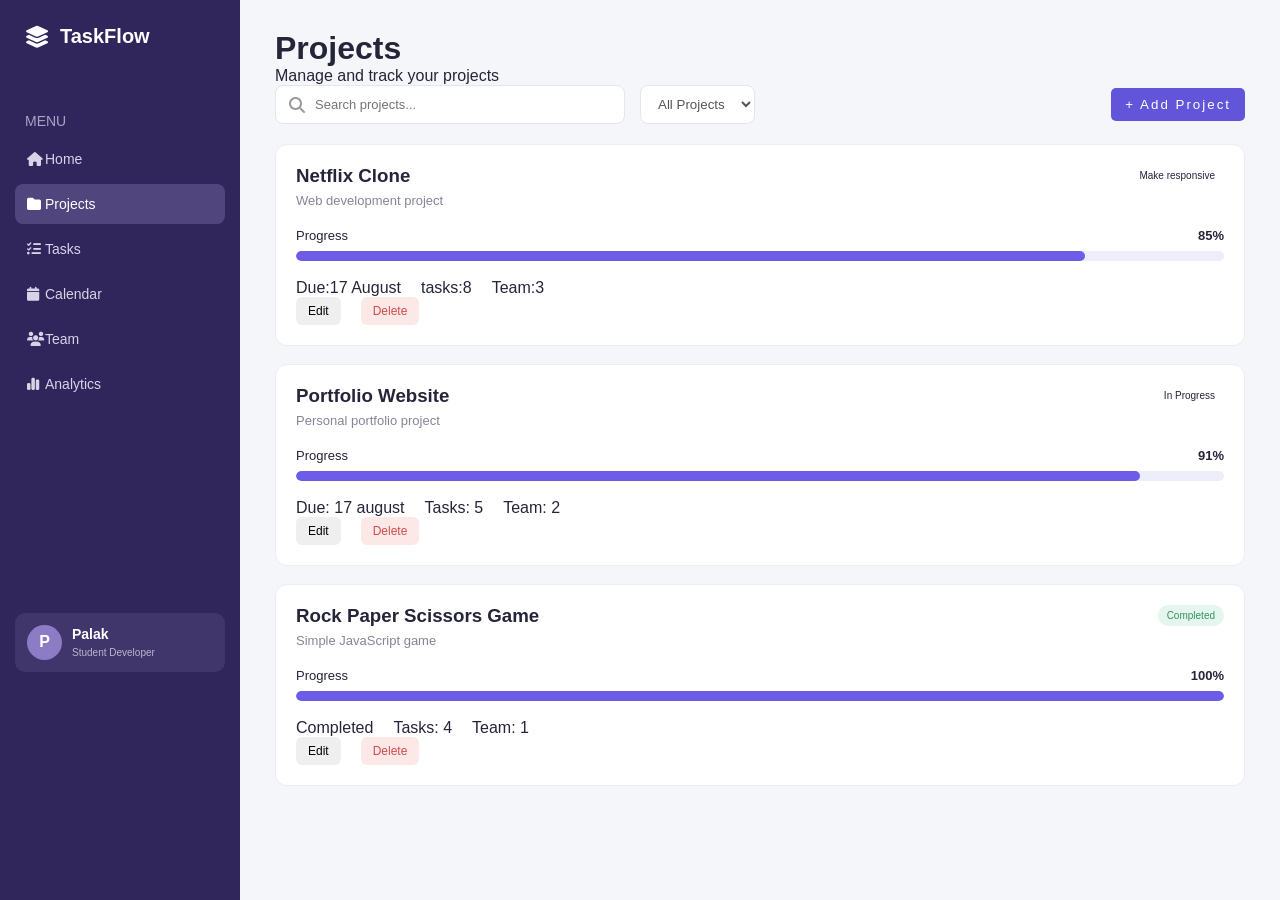
==== projects.html @ d5ae9be0 "Initial Commit" ====
<!DOCTYPE html>
<html lang="en">
<head>
    <meta charset="UTF-8">
    <meta name="viewport" content="width=device-width, initial-scale=1.0">
    <title>Projects</title>
    <link rel="stylesheet" href="https://cdnjs.cloudflare.com/ajax/libs/font-awesome/6.5.2/css/all.min.css">
    <link rel="stylesheet" href="css/style.css">
</head>
<body>
    <div class="app">

        <!--sidebar-->
       <aside class="sidebar">

    <div class="logo">
        <i class="fa-solid fa-layer-group"></i>
        <span>TaskFlow</span>
    </div>

    <div class="menu-title">MENU</div>

    <a href="index.html" class="nav-item">
        <i class="fa-solid fa-house"></i>
        <span>Home</span>
    </a>

    <a href="projects.html" class="nav-item active">
        <i class="fa-solid fa-folder"></i>
        <span>Projects</span>
    </a>

    <a href="tasks.html" class="nav-item">
        <i class="fa-solid fa-list-check"></i>
        <span>Tasks</span>
    </a>

    <a href="calendar.html" class="nav-item">
        <i class="fa-solid fa-calendar"></i>
        <span>Calendar</span>
    </a>

    <a href="team.html" class="nav-item">
    <i class="fa-solid fa-users"></i>
    <span>Team</span>
   </a>

    <a href="analytics.html" class="nav-item">
        <i class="fa-solid fa-chart-simple"></i>
        <span>Analytics</span>
    </a>

    <div class="profile">

        <div class="profile-avatar">
            P
        </div>

        <div class="profile-info">
            <h4>Palak</h4>
            <p>Student Developer</p>
        </div>

    </div>

</aside>

        <!--Main Content-->
        <main class="main">
            <div class="page-header">
                <div>
                    <h1>Projects</h1>
                    <p>Manage and track your projects</p>
                </div>
            </div>

            <!--Search and filter-->
            <div class="project-controls">
                <div class="project-filters">
                <div class="project-search">
                    <i class="fa-solid fa-magnifying-glass"></i>
                    <input type="text" placeholder="Search projects...">
                </div>
                <select class="project-filter">
                    <option value="All Projects">All Projects</option>
                    <option value="in-progress">In progress</option>
                    <option value="completed">Completed</option>
                    <option value="Planning">Planning</option>
                </select>
            </div>
            <button class="add-project-btn">
                + Add Project
            </button>
            </div>
            <!--Project list-->
            <section class="project-list">
                <!--project 1-->
                <div class="project-item">
                    <div class="project-item-top">
                        <div>
                            <h3>Netflix Clone</h3>
                            <p>Web development project</p>
                        </div>
                        <span class="status in-progress">Make responsive</span>
                    </div>
                    <div class="project-progress-info">
                        <span>Progress</span>
                        <strong>85%</strong>
                    </div>
                    <div class="progress-bar">
                        <div class="progress" style="width:85%"></div>
                    </div>
                    <div class="project-item-bottom">
                        <div>
                            <span>Due:17 August</span>
                            <span>tasks:8</span>
                            <span>Team:3</span>
                        </div>
                        <div class="project-actions">
                            <button class="edit-btn">Edit</button>
                            <button class="delete-btn">Delete</button>
                        </div>
                    </div>
                </div>

                <!-- PROJECT 2 -->

    <div class="project-item">

        <div class="project-item-top">

            <div>
                <h3>Portfolio Website</h3>
                <p>Personal portfolio project</p>
            </div>

            <span class="status in-progress">
                In Progress
            </span>

        </div>


        <div class="project-progress-info">
            <span>Progress</span>
            <strong>91%</strong>
        </div>

        <div class="progress-bar">
            <div class="progress" style="width:91%;"></div>
        </div>


        <div class="project-item-bottom">

            <div>
                <span> Due: 17 august</span>
                <span> Tasks: 5</span>
                <span> Team: 2</span>
            </div>

            <div class="project-actions">
                <button class="edit-btn">
                    Edit
                </button>

                <button class="delete-btn">
                    Delete
                </button>
            </div>

        </div>

    </div>


    <!-- PROJECT 3 -->

    <div class="project-item">

        <div class="project-item-top">

            <div>
                <h3>Rock Paper Scissors Game</h3>
                <p>Simple JavaScript game</p>
            </div>

            <span class="status completed-project">
                Completed
            </span>

        </div>


        <div class="project-progress-info">
            <span>Progress</span>
            <strong>100%</strong>
        </div>

        <div class="progress-bar">
            <div class="progress" style="width:100%;"></div>
        </div>


        <div class="project-item-bottom">

            <div>
                <span> Completed</span>
                <span> Tasks: 4</span>
                <span> Team: 1</span>
            </div>

            <div class="project-actions">
                <button class="edit-btn">
                    Edit
                </button>

                <button class="delete-btn">
                    Delete
                </button>
            </div>

        </div>

    </div>
    </section>
        </main>
    </div>
</body>
</html>
---- css/style.css ----
*{
    margin: 0;
    padding: 0;
    box-sizing:border-box;
}
body{
    font-family:Arial,sans-serif;
    background:#f5f6fa;
    color:#25253a;
}
.app{
    display:flex;
    min-height:100vh;
}

/*sidebar*/
.sidebar{
    width:240px;
    background:#30265c;
    color:white;
    padding:25px 15px;
    display:flex;
    flex-direction: column;
}
.logo{
    display:flex;
    align-items:center;
    gap:10px;
    font-size:20px;
    font-weight:bold;
    margin-bottom:40px;
    padding:0 10px;
}
.logo i{
    font-size:22px;
}
.menu-title{
    font-size: 14px;
    color: #aaa3c5;
    margin:25px 10px 10px;
}
.nav-item{
    display: flex;
    align-items: center;
    padding:12px;
    margin-bottom:5px;
    color:#d8d4e8;
    text-decoration: none;
    border-radius:8px;
    font-size: 14px;
}
.nav-item:hover,
 .nav-item.active{
    background: #51457d;
    color:white;
}
.nav-item i{
    width:18px;
}

/*Profile*/
.profile{
    margin:auto;
    background-color: #40366b;
    padding:12px;
    border-radius: 10px;
    display: flex;
    align-items: center;
    gap:10px;
    width:100%;
}
.profile-avatar,.user-avatar{
    width:35px;
    height:35px;
    border-radius:50%;
    background:#8b7cc5;
    display:flex;
    align-items:center;
    justify-content: center;
    color:white;
    font-weight: bold;
}
.profile-info{
    flex:1;
}
.profile-info h4{
    font-size: 14px;
}
.profile-info p{
    font-size: 10px;
    color: #bbb5d2;
    margin-top: 5px;
}

/*MAIN*/
.main{
    flex:1;
    padding:30px 35px;
    overflow-x: hidden;
}

/*TOPBAR*/
.topbar{
    display:flex;
    align-items: center;
    justify-content: space-between;
    margin-bottom: 30px;
}
.topbar p{
    font-size: 15px;
    color:#858597;
    margin-top:13px;
}
.topbar h1{
    font-size: 25px;
}
.topbar-actions{
    display:flex;
    align-items: center;
    gap:14px;
}
.search{
    background:white;
    border: 1px solid #e5e5ec;
    border-radius: 8px;
    padding:9px 12px;
    display:flex;
    gap: 8px;
}
.search i{
    color: #999;
}
.search input{
    border:none;
    outline:none;
    width:150px;
}
.icon-btn{
    width:40px;
    height: 40px;
    border:1px solid #e5e5ec;
    background: white;
    border-radius: 8px;
    cursor: pointer;
}

/*stat cards*/
.stats{
    display:grid;
    grid-template-columns:repeat(4,1fr);
    gap:5px;
    margin-bottom:20px;
}
.stats-card{
    display:flex;
    justify-content: space-between;
    align-items: center;
    background:white;
    padding:20px;
    border:1px solid #ececf2;
    border-radius: 12px;
}
.stats-icon{
    width:45px;
    height:45px;
    border-radius:10px;
    background-color: #eeeafa;
    display:flex;
    align-items:center;
    justify-content:center;
}
.stats-card p{
    font-size:12px;
    color:#858597;
}
.stats-card h2{
    margin:5px;
    font-size: 24px;
}

/*cards*/
.card{
    background:white;
    border:1px solid #ececf2;
    border-radius:12px;
    padding:20px;
}
/* DASHBOARD GRID */
.dashboard-grid{
    display:grid;
    grid-template-columns: 2fr 1fr;
    gap:20px;
}

.project-progress{
    min-height:300px;
}

/* CARD HEADER */
.card-header{
    display:flex;
    justify-content:space-between;
    align-items:center;
    margin-bottom:25px;
}

.card-header h3{
    font-size:18px;
}

.card-header p{
    color:#858597;
    font-size:13px;
    margin-top:5px;
}

.view-btn{
    border:none;
    background:#eeeafa;
    color:#30265c;
    padding:8px 14px;
    border-radius:7px;
    cursor:pointer;
}

/* PROJECT */
.project{
    margin-bottom:20px;
}

.project-info{
    display:flex;
    justify-content:space-between;
    margin-bottom:8px;
    font-size:14px;
}

.project-info strong{
    font-size:13px;
    color:#30265c;
}

.progress-bar{
    width:100%;
    height:10px;
    background:#eeeefa;
    border-radius:10px;
    overflow:hidden;
}

.progress{
    height:100%;
    background:#6c5ce7;
    border-radius:10px;
}

/*Task Overview*/
.task-stat{
    display:flex;
    justify-content: space-between;
    padding:13px 0;
    border-bottom: 1px solid #eeeeF4;
    font-size: 13px;
}
.task-stat span{
    display:flex;
    align-items:center;
    gap:8px;
}
.dot {
    display: block;
    width: 8px;
    height: 8px;
    border-radius: 50%;
    background: #aaa;
}
.progress-dot{
    background:#3655d9;
}
.completed{
    background-color: #42a878;
}
.overdue{
    background-color: #df5757;
}

/*Task table*/
.task-card{
    margin-bottom:30px;
}
.add-task{
    font-family: 'Franklin Gothic Medium', 'Arial Narrow', Arial, sans-serif;
    background:#6355d9;
    color:white;
    border:none;
    padding:9px 14px;
    border-radius:5px;
    letter-spacing: 2px;
    cursor:pointer;
}
.table{
    width:100%;
    border-collapse:collapse;
}
th{
    text-align: left;
    font-size: 11px;
    color: #9292a1;
    padding:12px;
    border-bottom:1px solid #eee;
}
td{
    padding:15px 12px;
    font-size:12px;
    border-bottom:1px solid #eee;
}
.priority,.status{
    padding:5px 9px;
    border-radius:20px;
    font-size: 10px;
}
.high{
    background-color: #fde8e8;
    color:#d14b4b;
}
.medium{
    background-color:#fff3d8 ;
    color:#b68113;
}
.progress-status{
    background:#eeeafa;
    color:#6355d9;
}
.todo-status{
    background:#eeeafa;
    color:#666;
}
.completed-status{
    background:#e4f6ed;
    color:#369063;
}

/*Project Page*/
.project-controls{
    display:flex;
    justify-content:space-between;
    align-items:center;
    margin-bottom: 20px;
}
.project-filters{
    display:flex;
    align-self: center;
    gap: 15px;
}
.project-search{
    display:flex;
    align-items: center;
    gap:10px;
    background: white;
    border:1px solid #e5e5ec;
    border-radius: 8px;
    padding:10px 13px;
    width:350px;
}
.project-search i{
    color:#999;
    margin:auto;
}
.project-search input{
    border: none;
    outline: none;
    width:100%;
    font-size:13px;
}
.project-filter{
    background:white;
    border:1px solid #e5e5ec;
    border-radius:8px;
    padding:10px 13px;
    color:#555;
    outline:none;
    cursor: pointer;
}
.add-project-btn{
    font-family: 'Franklin Gothic Medium', 'Arial Narrow', Arial, sans-serif;
    background:#6355d9;
    color:white;
    border:none;
    padding:9px 14px;
    border-radius:5px;
    letter-spacing: 2px;
    cursor:pointer;
}
/*project-list*/
.project-list{
    display:flex;
    flex-direction:column;
    gap:18px;
}
/*project-item*/
.project-item{
    background-color:white;
    border:1px solid #ececf2;
    border-radius: 12px;
    padding:20px;
}
.project-item-top{
    display:flex;
    justify-content: space-between;
    align-items: flex-start;
    margin-bottom: 20px;
}
.project-item-top p{
    color: #858597;
    font-size:13px;
    margin-top:6px;
}
/*progress*/
.project-progress-info{
    display:flex;
    justify-content:space-between;
    font-size: 13px;
    margin-bottom: 8px;
}
.progress-item-bottom{
    display:flex;
    justify-content:space-between;
    align-items: center;
    margin-top: 18px;
    font-size: 12px;
    color:#858597;
}
.project-item-bottom>div:first-child{
    display: flex;
    gap: 20px;
    margin-top: 18px;
}
/*action buttons*/
.project-actions{
    display:flex;
    gap:20px;
}
.project-actions button{
    border:none;
    padding:7px 12px;
    border-radius: 6px;
    cursor:pointer;
    font-size: 12px;
}
.delete-btn{
    background:#fde8e8;
    color:#d14b4b;
}

.edit-btn:hover{
    background:#e1dcfa;
}

.delete-btn:hover{
    background:#f9dada;
}
.completed-project{
    background:#e4f6ed;
    color:#369063;
}

/*responsive*/
@media(max-width:700px){
    .project-controls{
        flex-direction-column;
        align-items:stretch;
    }
     .project-search{
        width:100%;
    }

    .project-item-bottom{
        flex-direction:column;
        align-items:flex-start;
        gap:15px;
    }
}
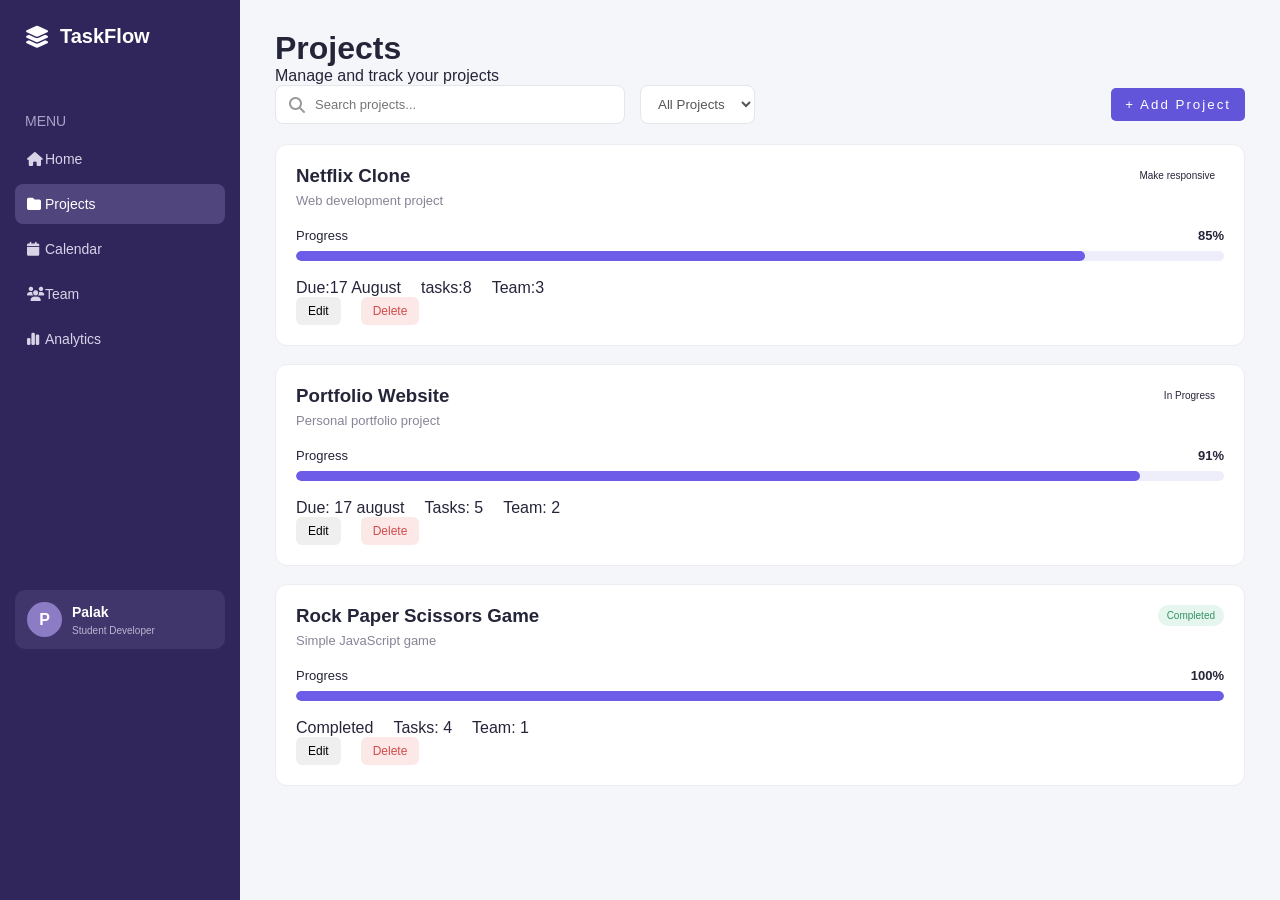
==== commit 9c22edfb: "Updated dashboard" ====
--- a/projects.html
+++ b/projects.html
@@ -28,11 +28,6 @@
     <a href="projects.html" class="nav-item active">
         <i class="fa-solid fa-folder"></i>
         <span>Projects</span>
-    </a>
-
-    <a href="tasks.html" class="nav-item">
-        <i class="fa-solid fa-list-check"></i>
-        <span>Tasks</span>
     </a>
 
     <a href="calendar.html" class="nav-item">
--- a/css/style.css
+++ b/css/style.css
@@ -479,4 +479,188 @@
         align-items:flex-start;
         gap:15px;
     }
+}
+
+/*team page*/
+.team-header{
+    display:flex;
+    justify-content:space-between;
+    align-items:center;
+    margin-bottom:20px;
+}
+.team-header h2{
+    font-size:18px;
+}
+.team-member p{
+    font-size:13px;
+    color: #858597;
+    margin-top:5px;
+}
+.team-controls{
+    display:flex;
+    justify-content: space-between;
+    align-items: center;
+    margin-bottom:20px;
+}
+.team-members{
+    display:grid;
+    grid-template-columns: repeat(2,1fr);
+    gap:18px;
+}
+.member-card{
+    background:white;
+    border:1px solid #ececf2;
+    border-radius: 12px;
+    padding:20px;
+    display:flex;
+    align-items: center;
+    gap:15px;
+}
+.member-avatar{
+    width:50px;
+    height:50px;
+    border-radius: 50%;
+    border: 1px solid #30265c;
+    background-color: #eeeafa;
+    color: #6355d9;
+    display:flex;
+    align-items: center;
+    justify-content: center;
+    font-size: 18px;
+    font-weight: bold;
+    flex-shrink: 0;
+}
+.member-info{
+    flex:1;
+}
+.member-info h3{
+    font-size: 13px;
+    color:#25253a;
+    margin-bottom: 5px;
+}
+.member-info p{
+    font-size:13px;
+    color:#6355d9;
+    margin-bottom:5px;
+}
+.member-info span{
+    font-size: 13px;
+    color:#858597;
+}
+.add-member-btn{
+    font-family: 'Franklin Gothic Medium', 'Arial Narrow', Arial, sans-serif;
+    background: #6355d9;
+    color:white;
+    border:none;
+    padding:9px 14px;
+    border-radius:5px;
+    letter-spacing: 1px;
+    cursor: pointer;
+}
+.add-member-btn:hover{
+    background-color: #5548c7;
+}
+@media(max-width:700px)
+{
+    .team-header{
+        flex-direction:column;
+        align-items: flex-start;
+        gap:15px;
+    }
+    .team-controls{
+        flex-direction:column;
+        align-items: stretch;
+        gap:12px;
+    }
+    .project-search{
+        width:100%;
+    }
+}
+.task-modal{
+    display:none;
+    position:fixed;
+    inset:0;
+    background:rgba(0,0,0,0.45);
+    align-items:center;
+    justify-content:center;
+    z-index:1000;
+}
+.task-modal-content{
+    width:450px;
+    background:white;
+    border-radius: 12px;
+    padding:25px;
+    box-shadow:0 10px 30px rgba(0,0,0,0.2);
+}
+.modal-header{
+    display:flex;
+    justify-content: space-between;
+    align-items: flex-start;
+    margin-bottom:20px;
+}
+.modal-header h3{
+    margin:5px 0 0;
+    font-size: 20px;
+}
+.modal-header p{
+    margin:5px 0 0;
+    font-size:13px;
+    color:#777;
+}
+.close-modal{
+    border:none;
+    background: none;
+    font-size: 20px;
+    cursor: pointer;
+}.form-group {
+    margin-bottom: 16px;
+}
+
+.form-group label {
+    display: block;
+    margin-bottom: 6px;
+    font-size: 14px;
+    font-weight: 600;
+}
+
+.form-group input,
+.form-group select {
+    width: 100%;
+    padding: 10px 12px;
+    border: 1px solid #ddd;
+    border-radius: 7px;
+    font-size: 14px;
+    box-sizing: border-box;
+}
+
+.form-group input:focus,
+.form-group select:focus {
+    outline: none;
+    border-color: #6c63ff;
+}
+
+.modal-actions {
+    display: flex;
+    justify-content: flex-end;
+    gap: 10px;
+    margin-top: 20px;
+}
+
+.cancel-btn,
+.save-task {
+    padding: 10px 18px;
+    border-radius: 7px;
+    cursor: pointer;
+    font-size: 14px;
+}
+
+.cancel-btn {
+    border: 1px solid #ddd;
+    background: white;
+}
+
+.save-task {
+    border: none;
+    background: #6c63ff;
+    color: white;
 }
